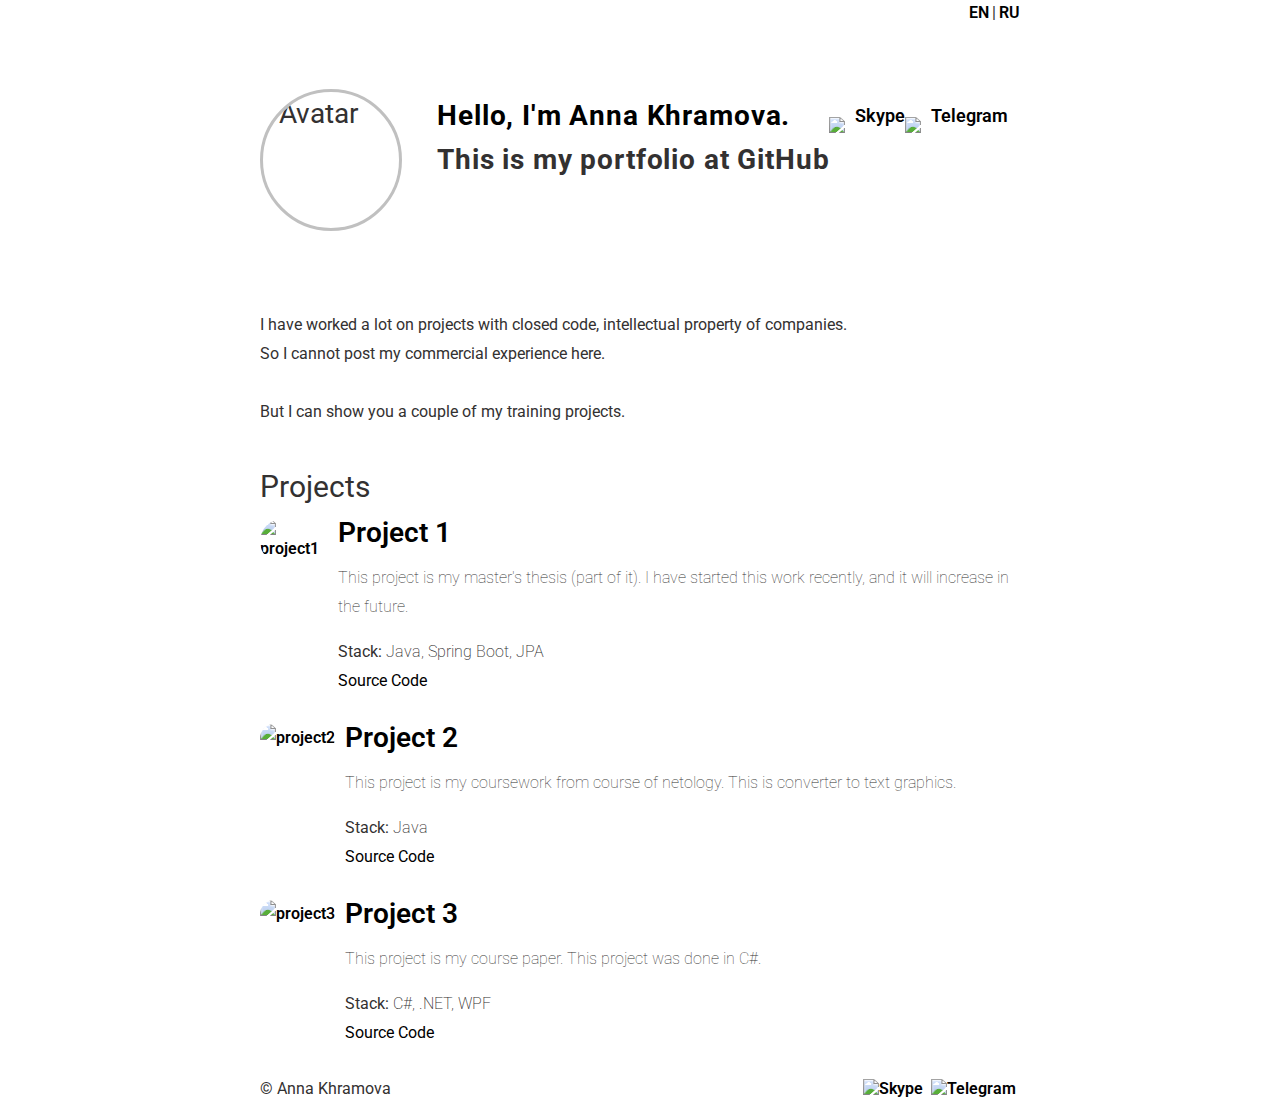
==== index.html @ 05b6abbd "RU/EN" ====
<!DOCTYPE html>
<html lang="en">
<head>
    <meta charset="UTF-8">
    <title>About me</title>
    <link rel="stylesheet" type="text/css" href="/assets/styles/styles.css">
</head>
<body>
    <div class="main">
        <div class="header">
            <a href="#">
                <span>EN</span>
            </a>
            <span>|</span>
            <a href="/ru">
                <span>RU</span>
            </a>
        </div>
        <div class="content">
            <div class="content__hello">
                <img class="content__hello-img" src="assets/img/avatar.png" alt="Avatar">
                <div class="content__hello-text">
                    <span class="content__name">
                        <a href="/"> Hello, I'm Anna Khramova.</a>
                    </span>
                    <span class="content__description"><br/>This is my portfolio at GitHub</span>
                </div>
                <div>
                    <nav class="content__social">
                        <a href="https://join.skype.com/invite/I2YCoaXWkorc" target="_blank" class="content__social-item">
                            <img src="assets/img/icons/skype.svg" alt="Skype">
                            <span>Skype</span>
                        </a>
                        <a href="https://t.me/akhramovaa" target="_blank" class="content__social-item">
                            <img src="assets/img/icons/telegram.svg" alt="Telegram">
                            <span>Telegram</span>
                        </a>
                    </nav>
                </div>
            </div>
            <div class="content__main">
                <div class="content__main-item">
                    <div class="main-item__description">
                        <p>I have worked a lot on projects with closed code, intellectual property of companies.</p>
                        <p>So I cannot post my commercial experience here.</p>
                    </div>
                </div>
                <div class="content__main-item">
                    <div class="main-item__description">
                        <p>But I can show you a couple of my training projects.</p>
                    </div>
                </div>
                <h2 class="content__subheader">Projects</h2>
                <div class="content__main-item project">
                    <a data-fslightbox href="/assets/img/project.png">
                        <img src="/assets/img/ThreatModel.png" alt="project1">
                    </a>
                    <div>
                        <div class="main-item__title">
                            <a href="/projects/project1.html"><span>Project 1</span></a>
                        </div>
                        <div class="main-item__description">
                            <p>This project is my master's thesis (part of it). I have started this work recently, and it will increase in the future.
                                </p>
                        </div>
                        <div class="main-item__subdescription">
                            <p><span>Stack:</span> Java, Spring Boot, JPA</p>
                            <p class="main-item__links"><a href="https://github.com/AnnaKhramova/threat-model.git"><span>Source Code</span></a></p>
                        </div>
                    </div>
                </div>
                <div class="content__main-item project">
                    <a data-fslightbox href="/assets/img/project2.png">
                        <img src="/assets/img/Converter.png" alt="project2">
                    </a>
                    <div>
                        <div class="main-item__title">
                            <a href="/projects/project2.html"><span>Project 2</span></a>
                        </div>
                        <div class="main-item__description">
                            <p>This project is my coursework from course of netology. This is converter to text graphics.
                                <br/></p>
                        </div>
                        <div class="main-item__subdescription">
                            <p><span>Stack:</span> Java</p>
                            <p class="main-item__links"><a href="https://github.com/AnnaKhramova/TestGraphicsConverter.git"><span>Source Code</span></a></p>
                        </div>
                    </div>
                </div>
                <div class="content__main-item project">
                    <a data-fslightbox href="/assets/img/project3.png">
                        <img src="/assets/img/SAPRTP.png" alt="project3">
                    </a>
                    <div>
                        <div class="main-item__title">
                            <a href="/projects/project3.html"><span>Project 3</span></a>
                        </div>
                        <div class="main-item__description">
                            <p>This project is my course paper. This project was done in C#.
                                <br/></p>
                        </div>
                        <div class="main-item__subdescription">
                            <p><span>Stack:</span> C#, .NET, WPF</p>
                            <p class="main-item__links"><a href="https://github.com/AnnaKhramova/CADofTP.git"><span>Source Code</span></a></p>
                        </div>
                    </div>
                </div>
            </div>
        </div>
        <div class="footer">
            <div>
                <span>© Anna Khramova</span>
            </div>
            <div>
                <nav class="footer__social">
                    <a href="#link" target="_blank" class="footer__social-item">
                        <img src="assets/img/icons/skype.svg" alt="Skype">
                    </a>
                    <a href="#link" target="_blank" class="footer__social-item">
                        <img src="assets/img/icons/telegram.svg" alt="Telegram">
                    </a>
                </nav>
            </div>
        </div>
    </div>
    <script src="assets/scripts/fslightbox.js"></script>
</body>
</html>
---- assets/styles/styles.css ----
@import url('https://fonts.googleapis.com/css2?family=Roboto:wght@100;300;400;500;700;900&display=swap');
/***
    The new CSS reset - version 1.7.3 (last updated 7.8.2022)
    GitHub page: https://github.com/elad2412/the-new-css-reset
***/

/*
    Remove all the styles of the "User-Agent-Stylesheet", except for the 'display' property
    - The "symbol *" part is to solve Firefox SVG sprite bug
 */
*:where(:not(html, iframe, canvas, img, svg, video, audio):not(svg *, symbol *)) {
    all: unset;
    display: revert;
}

/* Preferred box-sizing value */
*,
*::before,
*::after {
    box-sizing: border-box;
}

/* Reapply the pointer cursor for anchor tags */
a, button {
    cursor: revert;
}

/* Remove list styles (bullets/numbers) */
ol, ul, menu {
    list-style: none;
}

/* For images to not be able to exceed their container */
img {
    max-width: 100%;
}

/* removes spacing between cells in tables */
table {
    border-collapse: collapse;
}

/* Safari - solving issue when using user-select:none on the <body> text input doesn't working */
input, textarea {
    -webkit-user-select: auto;
}

/* revert the 'white-space' property for textarea elements on Safari */
textarea {
    white-space: revert;
}

/* minimum style to allow to style meter element */
meter {
    -webkit-appearance: revert;
    appearance: revert;
}

/* reset default text opacity of input placeholder */
::placeholder {
    color: unset;
}

/* fix the feature of 'hidden' attribute.
   display:revert; revert to element instead of attribute */
:where([hidden]) {
    display: none;
}

/* revert for bug in Chromium browsers
   - fix for the content editable attribute will work properly.
   - webkit-user-select: auto; added for Safari in case of using user-select:none on wrapper element*/
:where([contenteditable]:not([contenteditable="false"])) {
    -moz-user-modify: read-write;
    -webkit-user-modify: read-write;
    overflow-wrap: break-word;
    -webkit-line-break: after-white-space;
    -webkit-user-select: auto;
}

/* apply back the draggable feature - exist only in Chromium and Safari */
:where([draggable="true"]) {
    -webkit-user-drag: element;
}

body {
    font-family: 'Roboto', sans-serif;
    color: #333131;
}

a {
    color: black;
    font-weight: 600;
}

a:hover {
    text-decoration: underline;
}

@media (prefers-color-scheme: dark) {
    body {
        background-color: black;
        color: #c8cbcd;
    }

    a {
        color: #fff;
    }

    .content__social-item img,
    .footer__social-item img{
        filter: invert(1);
    }
}

.main {
    margin: auto;
    width: 47.5rem;
}

.content__hello {
    display: flex;
    margin-top: 4.2rem;
    margin-bottom: 5rem;
    font-size: 28px;
    line-height: 2.8rem;
}

.content__hello-img {
    width: 142px;
    height: 142px;
    min-width: 142px;
    border-radius: 50%;
    border: 3px solid silver;
}

.content__hello-text {
    margin-left: 2.2rem;
    line-height: 2.7rem;
    margin-top: 5px;
}

.content__name a {
    font-weight: 700;
    letter-spacing: 0.03em;
}

.content__description {
    font-weight: 700;
    letter-spacing: 0.03em;
}

.header {
    display: flex;
    justify-content: end;
    margin-top: 0.2rem;
}
.header span {
    margin-left: 3px;
}

.content__social {
    display: flex;
    max-width: 36rem;
    font-size: 18px;
    padding-top: 5px;
    -webkit-box-orient: horizontal;
    -webkit-box-direction: normal;
    flex-direction: row;
    flex: 1 1 0%;
    -webkit-box-pack: start;
    justify-content: space-between;
}
.content__social-item {
    display: flex;
    align-items: end;
}
.content__social-item img {
    width: 22px;
    height: 22px;
    margin-right: 4px;
}

.content__about-header {
    font-size: 2.4rem;
    margin-bottom: 1.4rem;
    line-height: 4rem;
    text-transform: uppercase;
}

.content__subheader {
    font-size: 30px;
    line-height: 4rem;
}

.content__main-item {
    display: flex;
    line-height: 1.8rem;
    margin-bottom: 1.8rem;
}
.content__main-item.project img {
    max-width: 300px;
    height: auto;
    margin-right: 10px;
    border-radius: 25px;
}

.main-item__description img {
    border-radius: 25px;
}

.project .main-item__title {
    font-weight: 500;
    font-size: 28px;
}

.project .main-item__links span {
    margin-right: 4px;
}

.project .main-item__description {
    font-weight: 100;
    margin-top: 1rem;
}

.project .main-item__subdescription {
    font-weight: 200;
    margin-top: 1rem;
}
.project .main-item__subdescription span {
    font-weight: 400;
}

.post .main-item__title{
    font-size: 1.48rem;
    line-height: 2rem;
    font-weight: 500;
    letter-spacing: .05rem;
}

.post .main-item__title a{
    box-shadow: none;
    letter-spacing: 0.03em;
}

.post .main-item__date {
    display: inline-block;
    font-size: .94rem;
    font-weight: 700;
    line-height: 1.55rem;
}

.post .main-item__description {
    line-height: 1.8rem;
    margin-top: -0.2rem;
    margin-bottom: 0.8rem;
}

.footer {
    margin-top: 2rem;
    display: flex;
    justify-content: space-between;
}

.footer__social-item img {
    width: 22px;
    height: 22px;
    margin-right: 4px;
}
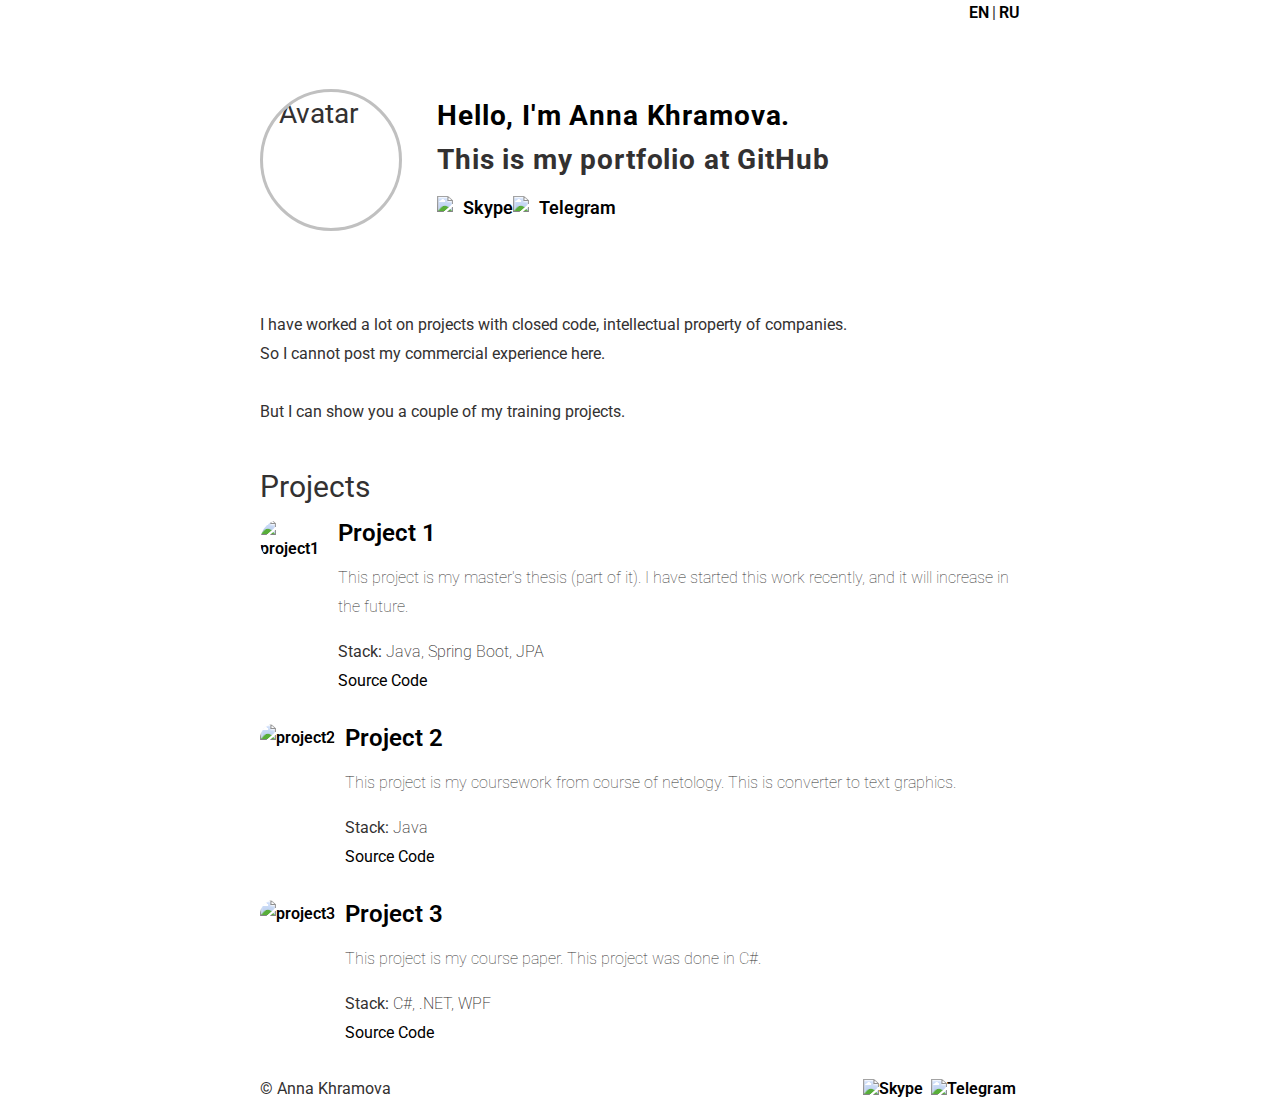
==== commit a365b1a9: "RU/EN" ====
--- a/index.html
+++ b/index.html
@@ -24,8 +24,6 @@
                         <a href="/"> Hello, I'm Anna Khramova.</a>
                     </span>
                     <span class="content__description"><br/>This is my portfolio at GitHub</span>
-                </div>
-                <div>
                     <nav class="content__social">
                         <a href="https://join.skype.com/invite/I2YCoaXWkorc" target="_blank" class="content__social-item">
                             <img src="assets/img/icons/skype.svg" alt="Skype">
--- a/assets/styles/styles.css
+++ b/assets/styles/styles.css
@@ -169,11 +169,10 @@
     flex-direction: row;
     flex: 1 1 0%;
     -webkit-box-pack: start;
-    justify-content: space-between;
 }
 .content__social-item {
     display: flex;
-    align-items: end;
+    align-items: center;
 }
 .content__social-item img {
     width: 22px;
@@ -211,7 +210,7 @@
 
 .project .main-item__title {
     font-weight: 500;
-    font-size: 28px;
+    font-size: 24px;
 }
 
 .project .main-item__links span {
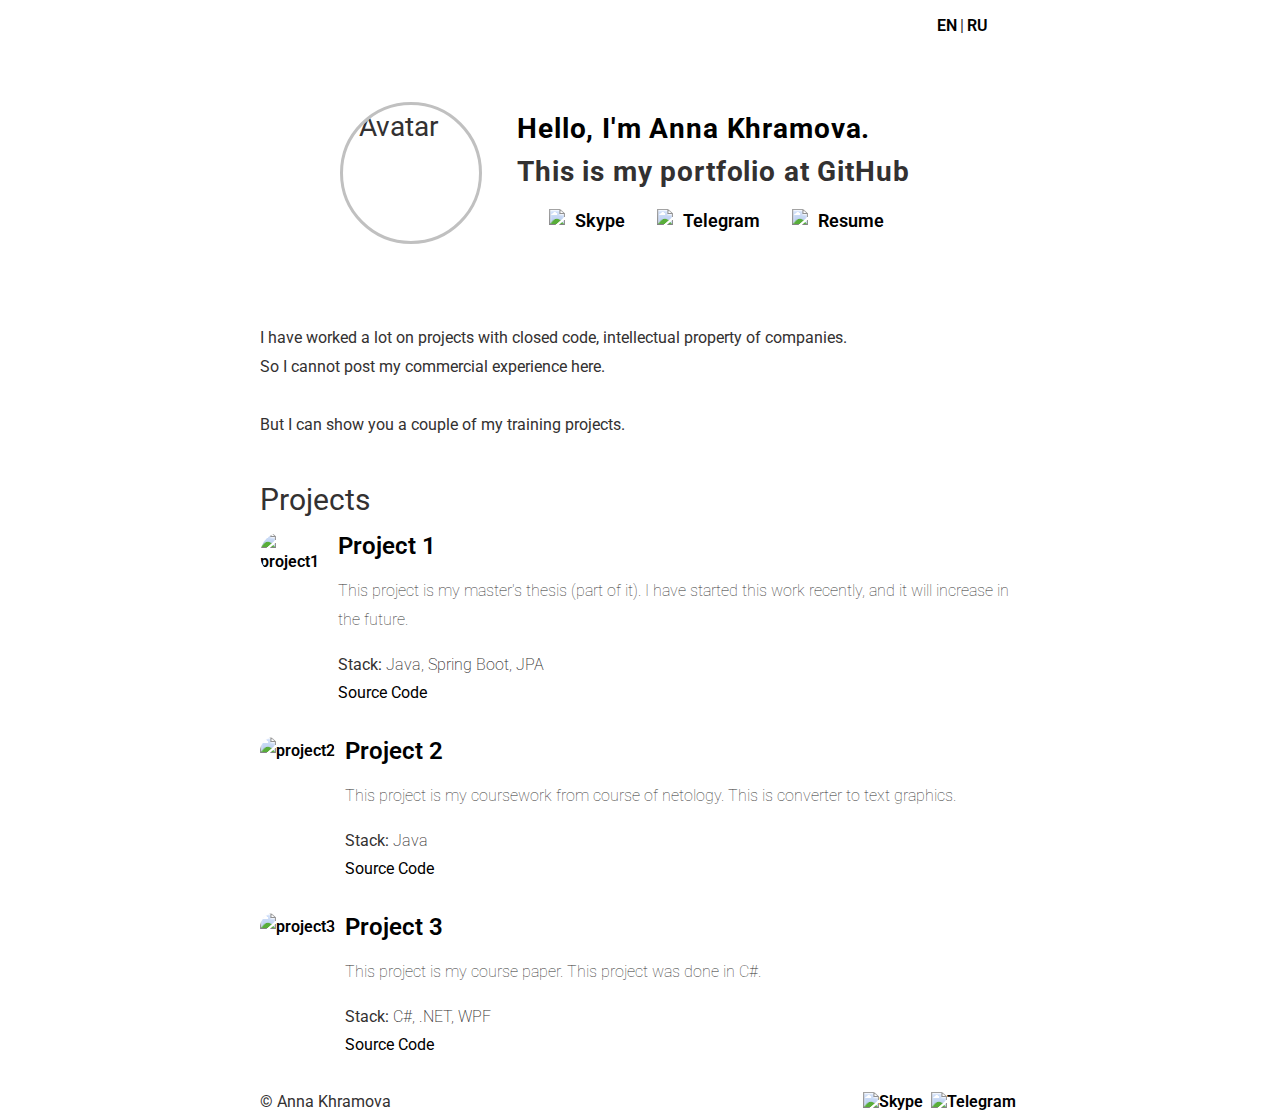
==== commit 4b5c7059: "Resume" ====
--- a/index.html
+++ b/index.html
@@ -33,17 +33,21 @@
                             <img src="assets/img/icons/telegram.svg" alt="Telegram">
                             <span>Telegram</span>
                         </a>
+                        <a href="https://drive.google.com/file/d/1PjHw_tfwJFnIu9QfQ94iJYPGNQOSwj7A/view?usp=sharing" target="_blank" class="content__social-item">
+                            <img src="../assets/img/icons/resume.svg" alt="Resume">
+                            <span>Resume</span>
+                        </a>
                     </nav>
                 </div>
             </div>
             <div class="content__main">
-                <div class="content__main-item">
+                <div class="content__main-item text">
                     <div class="main-item__description">
                         <p>I have worked a lot on projects with closed code, intellectual property of companies.</p>
                         <p>So I cannot post my commercial experience here.</p>
                     </div>
                 </div>
-                <div class="content__main-item">
+                <div class="content__main-item text">
                     <div class="main-item__description">
                         <p>But I can show you a couple of my training projects.</p>
                     </div>
@@ -63,7 +67,7 @@
                         </div>
                         <div class="main-item__subdescription">
                             <p><span>Stack:</span> Java, Spring Boot, JPA</p>
-                            <p class="main-item__links"><a href="https://github.com/AnnaKhramova/threat-model.git"><span>Source Code</span></a></p>
+                            <p class="main-item__links"><a href="https://github.com/AnnaKhramova/threat-model/tree/develop"><span>Source Code</span></a></p>
                         </div>
                     </div>
                 </div>
--- a/assets/styles/styles.css
+++ b/assets/styles/styles.css
@@ -122,6 +122,7 @@
     display: flex;
     margin-top: 4.2rem;
     margin-bottom: 5rem;
+    margin-left: 5rem;
     font-size: 28px;
     line-height: 2.8rem;
 }
@@ -153,7 +154,8 @@
 .header {
     display: flex;
     justify-content: end;
-    margin-top: 0.2rem;
+    margin-top: 1rem;
+    margin-right: 2rem;
 }
 .header span {
     margin-left: 3px;
@@ -173,6 +175,7 @@
 .content__social-item {
     display: flex;
     align-items: center;
+    margin-left: 2rem;
 }
 .content__social-item img {
     width: 22px;
@@ -197,6 +200,11 @@
     line-height: 1.8rem;
     margin-bottom: 1.8rem;
 }
+
+.content__main-item text {
+    margin-left: 5rem;
+}
+
 .content__main-item.project img {
     max-width: 300px;
     height: auto;
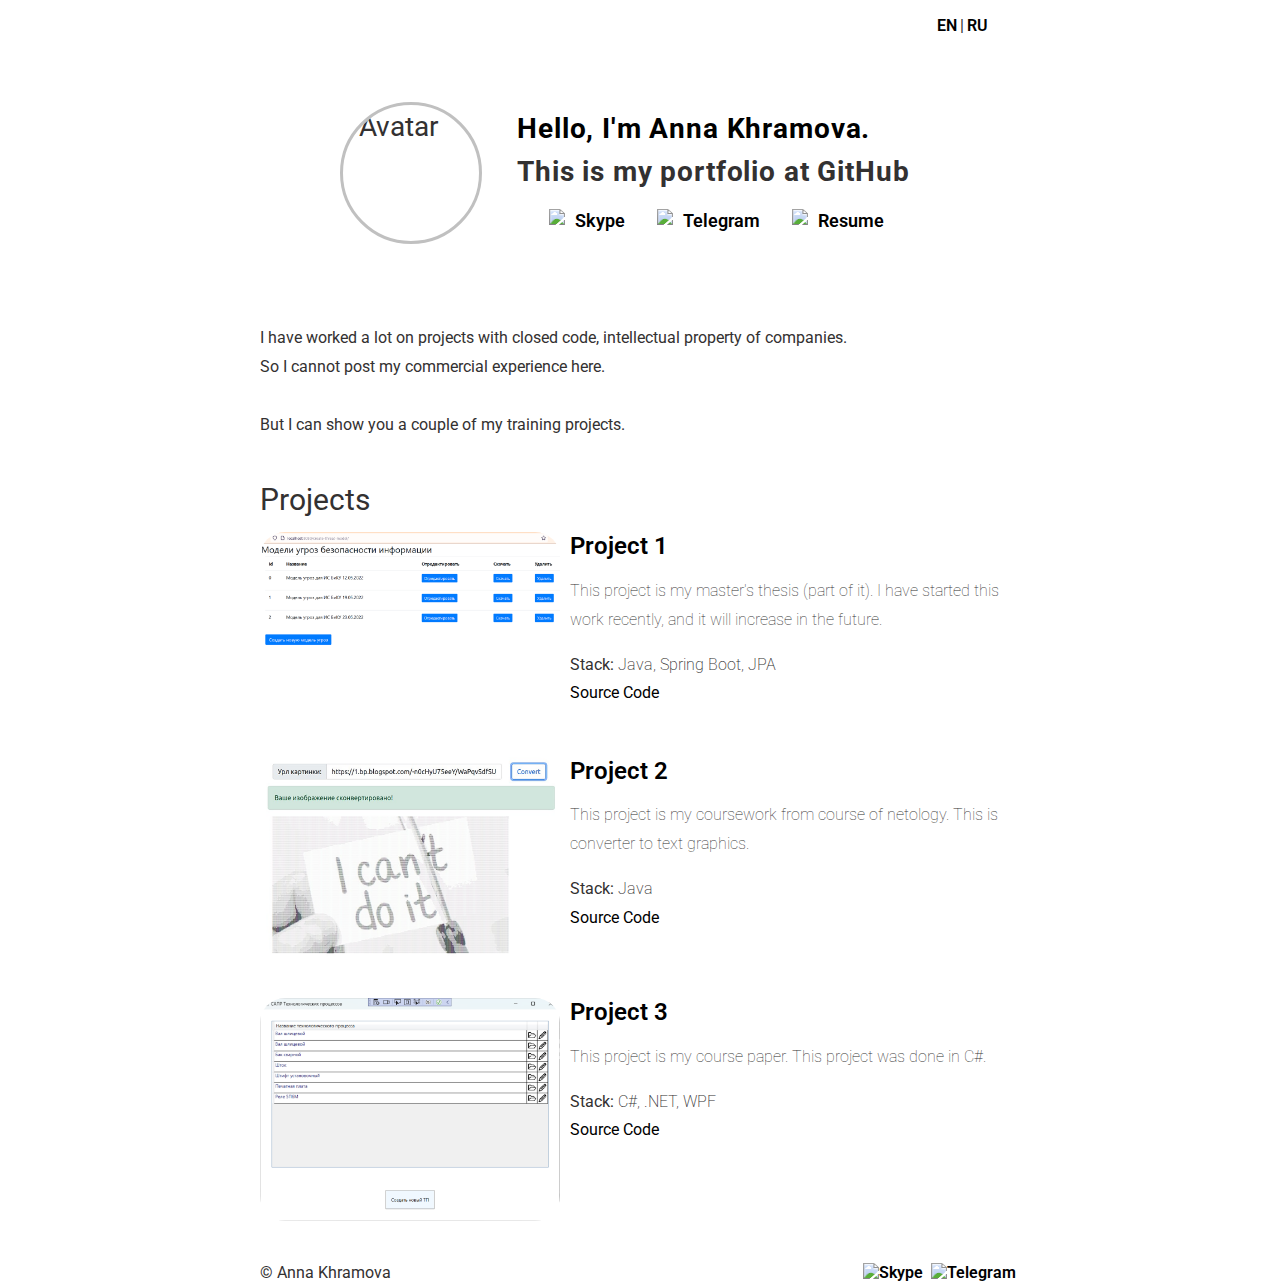
==== commit 41dfc892: "projects" ====
--- a/index.html
+++ b/index.html
@@ -55,11 +55,11 @@
                 <h2 class="content__subheader">Projects</h2>
                 <div class="content__main-item project">
                     <a data-fslightbox href="/assets/img/project.png">
-                        <img src="/assets/img/ThreatModel.png" alt="project1">
+                        <img src="/assets/img/threatmodel.png" alt="project1">
                     </a>
                     <div>
                         <div class="main-item__title">
-                            <a href="/projects/project1.html"><span>Project 1</span></a>
+                            <a href="/projects/threatmodel.html"><span>Project 1</span></a>
                         </div>
                         <div class="main-item__description">
                             <p>This project is my master's thesis (part of it). I have started this work recently, and it will increase in the future.
@@ -73,11 +73,11 @@
                 </div>
                 <div class="content__main-item project">
                     <a data-fslightbox href="/assets/img/project2.png">
-                        <img src="/assets/img/Converter.png" alt="project2">
+                        <img src="/assets/img/converter.png" alt="project2">
                     </a>
                     <div>
                         <div class="main-item__title">
-                            <a href="/projects/project2.html"><span>Project 2</span></a>
+                            <a href="/projects/converter.html"><span>Project 2</span></a>
                         </div>
                         <div class="main-item__description">
                             <p>This project is my coursework from course of netology. This is converter to text graphics.
@@ -91,11 +91,11 @@
                 </div>
                 <div class="content__main-item project">
                     <a data-fslightbox href="/assets/img/project3.png">
-                        <img src="/assets/img/SAPRTP.png" alt="project3">
+                        <img src="/assets/img/saprtp.png" alt="project3">
                     </a>
                     <div>
                         <div class="main-item__title">
-                            <a href="/projects/project3.html"><span>Project 3</span></a>
+                            <a href="/projects/saprtp.html"><span>Project 3</span></a>
                         </div>
                         <div class="main-item__description">
                             <p>This project is my course paper. This project was done in C#.
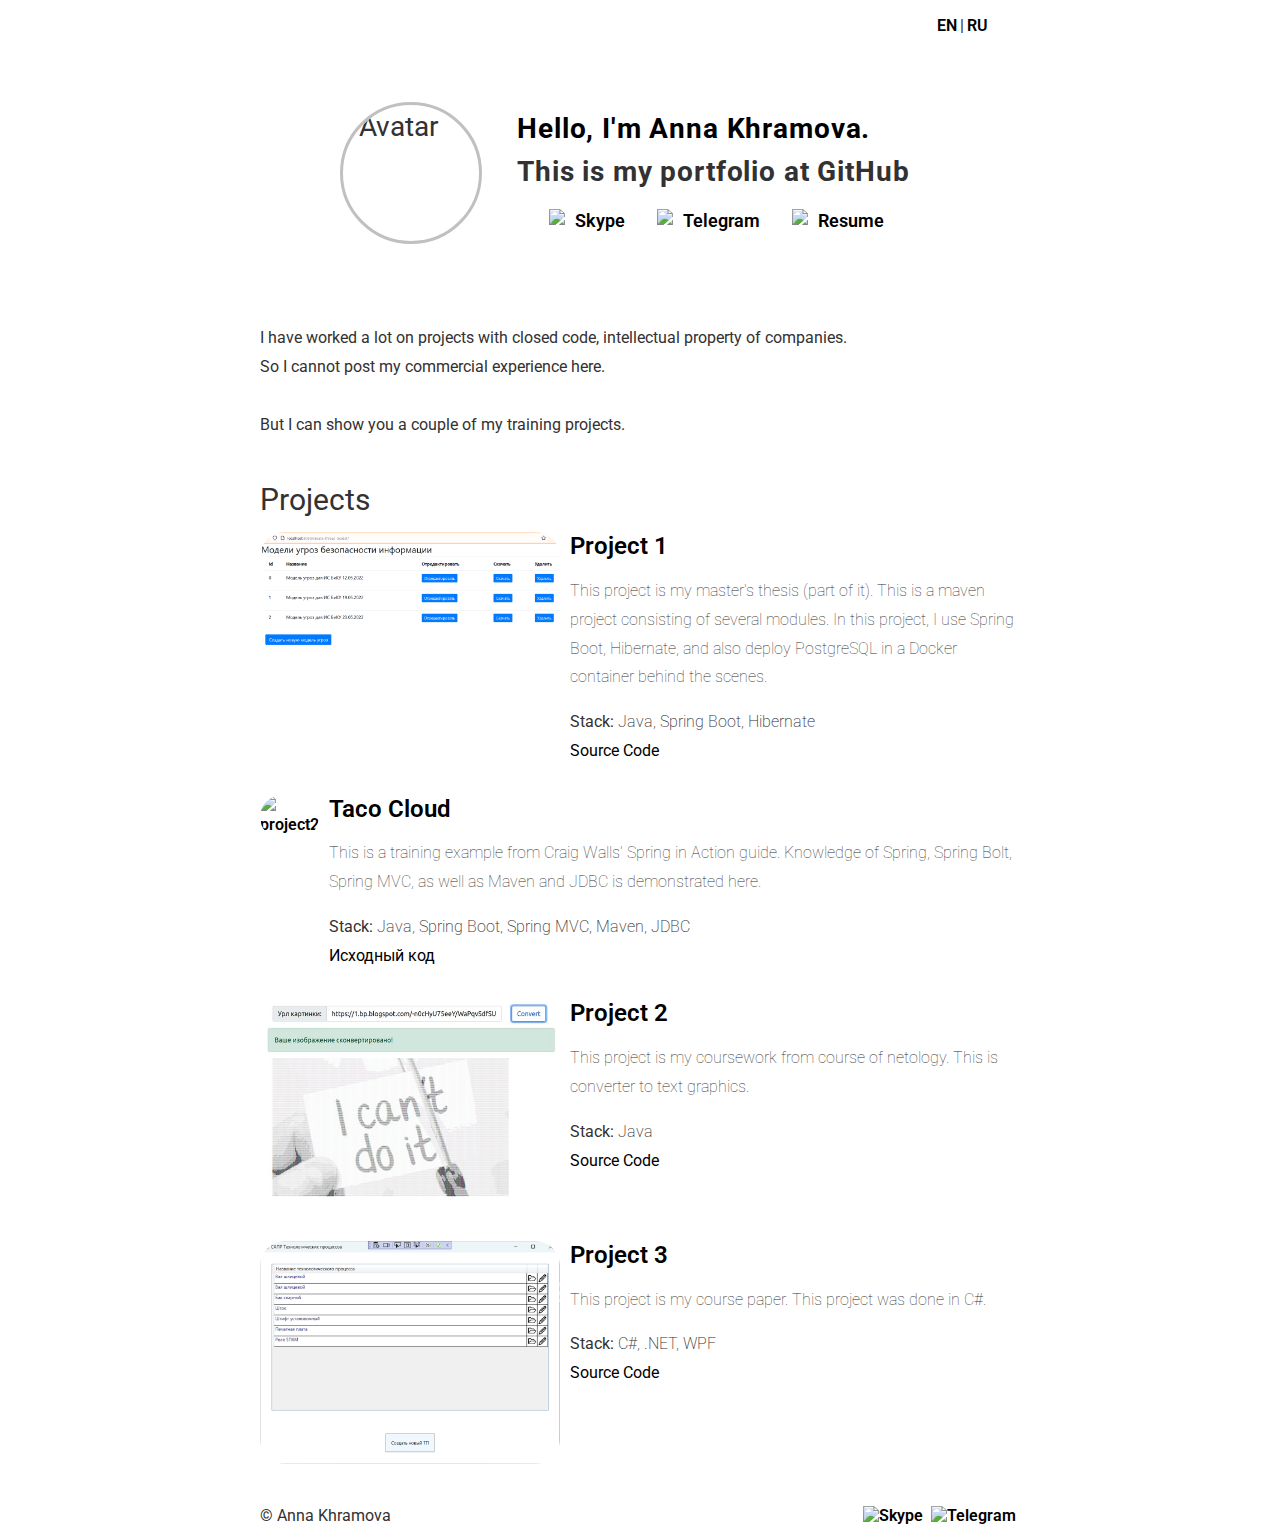
==== commit 96699a7c: "Add Taco Cloud" ====
--- a/index.html
+++ b/index.html
@@ -26,11 +26,11 @@
                     <span class="content__description"><br/>This is my portfolio at GitHub</span>
                     <nav class="content__social">
                         <a href="https://join.skype.com/invite/I2YCoaXWkorc" target="_blank" class="content__social-item">
-                            <img src="assets/img/icons/skype.svg" alt="Skype">
+                            <img src="../assets/img/icons/skype.svg" alt="Skype">
                             <span>Skype</span>
                         </a>
                         <a href="https://t.me/akhramovaa" target="_blank" class="content__social-item">
-                            <img src="assets/img/icons/telegram.svg" alt="Telegram">
+                            <img src="../assets/img/icons/telegram.svg" alt="Telegram">
                             <span>Telegram</span>
                         </a>
                         <a href="https://drive.google.com/file/d/1PjHw_tfwJFnIu9QfQ94iJYPGNQOSwj7A/view?usp=sharing" target="_blank" class="content__social-item">
@@ -54,26 +54,44 @@
                 </div>
                 <h2 class="content__subheader">Projects</h2>
                 <div class="content__main-item project">
-                    <a data-fslightbox href="/assets/img/project.png">
-                        <img src="/assets/img/threatmodel.png" alt="project1">
+                    <a data-fslightbox href="../assets/img/threatmodel.png">
+                        <img src="../assets/img/threatmodel.png" alt="project1">
                     </a>
                     <div>
                         <div class="main-item__title">
                             <a href="/projects/threatmodel.html"><span>Project 1</span></a>
                         </div>
                         <div class="main-item__description">
-                            <p>This project is my master's thesis (part of it). I have started this work recently, and it will increase in the future.
+                            <p>This project is my master's thesis (part of it). This is a maven project consisting of several modules. In this project, I use Spring Boot, Hibernate, and also deploy PostgreSQL in a Docker container behind the scenes.
                                 </p>
                         </div>
                         <div class="main-item__subdescription">
-                            <p><span>Stack:</span> Java, Spring Boot, JPA</p>
+                            <p><span>Stack:</span> Java, Spring Boot, Hibernate</p>
                             <p class="main-item__links"><a href="https://github.com/AnnaKhramova/threat-model/tree/develop"><span>Source Code</span></a></p>
                         </div>
                     </div>
                 </div>
                 <div class="content__main-item project">
-                    <a data-fslightbox href="/assets/img/project2.png">
-                        <img src="/assets/img/converter.png" alt="project2">
+                    <a data-fslightbox href="../assets/img/tacocloud.png">
+                        <img src="../assets/img/tacocloud.png" alt="project2">
+                    </a>
+                    <div>
+                        <div class="main-item__title">
+                            <a href="/ru/projects/tacocloud.html"><span>Taco Cloud</span></a>
+                        </div>
+                        <div class="main-item__description">
+                            <p>This is a training example from Craig Walls' Spring in Action guide. Knowledge of Spring, Spring Bolt, Spring MVC, as well as Maven and JDBC is demonstrated here.
+                            </p>
+                        </div>
+                        <div class="main-item__subdescription">
+                            <p><span>Stack:</span> Java, Spring Boot, Spring MVC, Maven, JDBC</p>
+                            <p class="main-item__links"><a href="https://github.com/AnnaKhramova/threat-model/tree/develop"><span>Исходный код</span></a></p>
+                        </div>
+                    </div>
+                </div>
+                <div class="content__main-item project">
+                    <a data-fslightbox href="../assets/img/converter.png">
+                        <img src="../assets/img/converter.png" alt="project2">
                     </a>
                     <div>
                         <div class="main-item__title">
@@ -90,8 +108,8 @@
                     </div>
                 </div>
                 <div class="content__main-item project">
-                    <a data-fslightbox href="/assets/img/project3.png">
-                        <img src="/assets/img/saprtp.png" alt="project3">
+                    <a data-fslightbox href="../assets/img/saprtp.png">
+                        <img src="../assets/img/saprtp.png" alt="project3">
                     </a>
                     <div>
                         <div class="main-item__title">
@@ -116,10 +134,10 @@
             <div>
                 <nav class="footer__social">
                     <a href="#link" target="_blank" class="footer__social-item">
-                        <img src="assets/img/icons/skype.svg" alt="Skype">
+                        <img src="../assets/img/icons/skype.svg" alt="Skype">
                     </a>
                     <a href="#link" target="_blank" class="footer__social-item">
-                        <img src="assets/img/icons/telegram.svg" alt="Telegram">
+                        <img src="../assets/img/icons/telegram.svg" alt="Telegram">
                     </a>
                 </nav>
             </div>
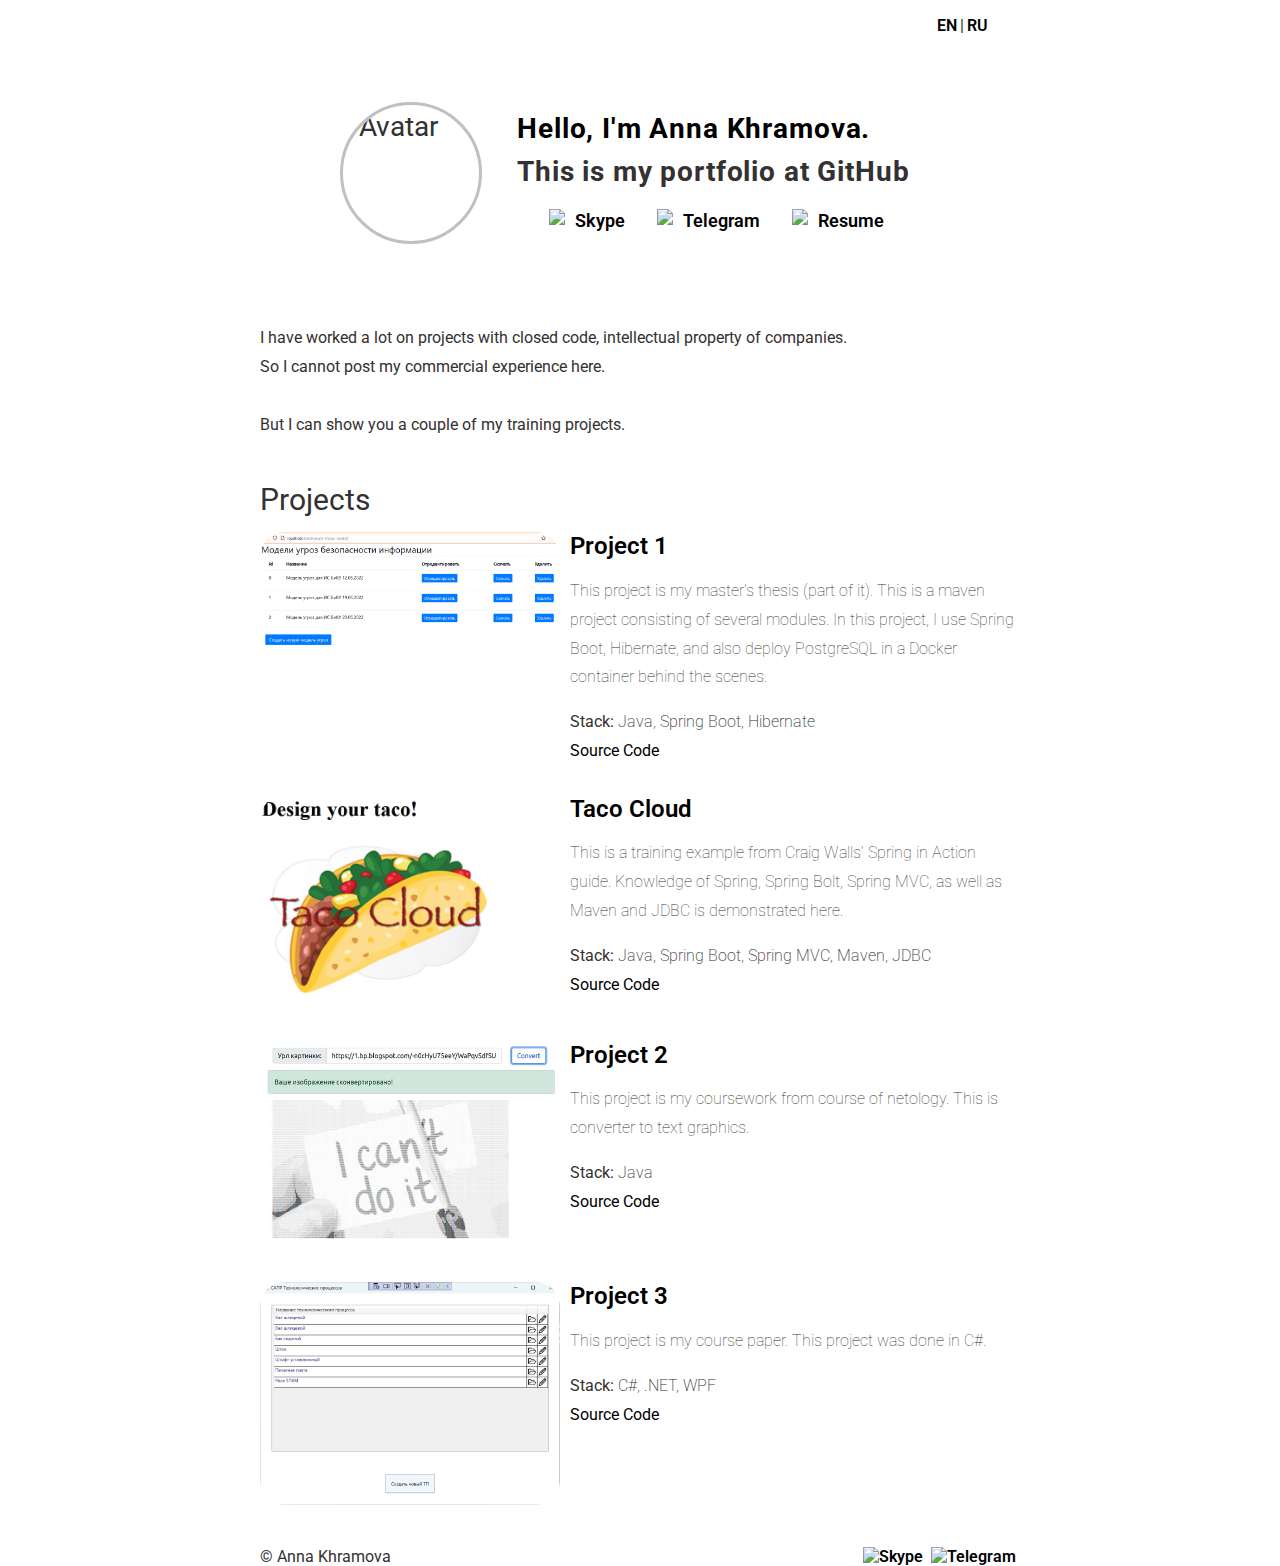
==== commit 443abc6a: "Refactor" ====
--- a/index.html
+++ b/index.html
@@ -85,7 +85,7 @@
                         </div>
                         <div class="main-item__subdescription">
                             <p><span>Stack:</span> Java, Spring Boot, Spring MVC, Maven, JDBC</p>
-                            <p class="main-item__links"><a href="https://github.com/AnnaKhramova/threat-model/tree/develop"><span>Исходный код</span></a></p>
+                            <p class="main-item__links"><a href="https://github.com/AnnaKhramova/threat-model/tree/develop"><span>Source Code</span></a></p>
                         </div>
                     </div>
                 </div>
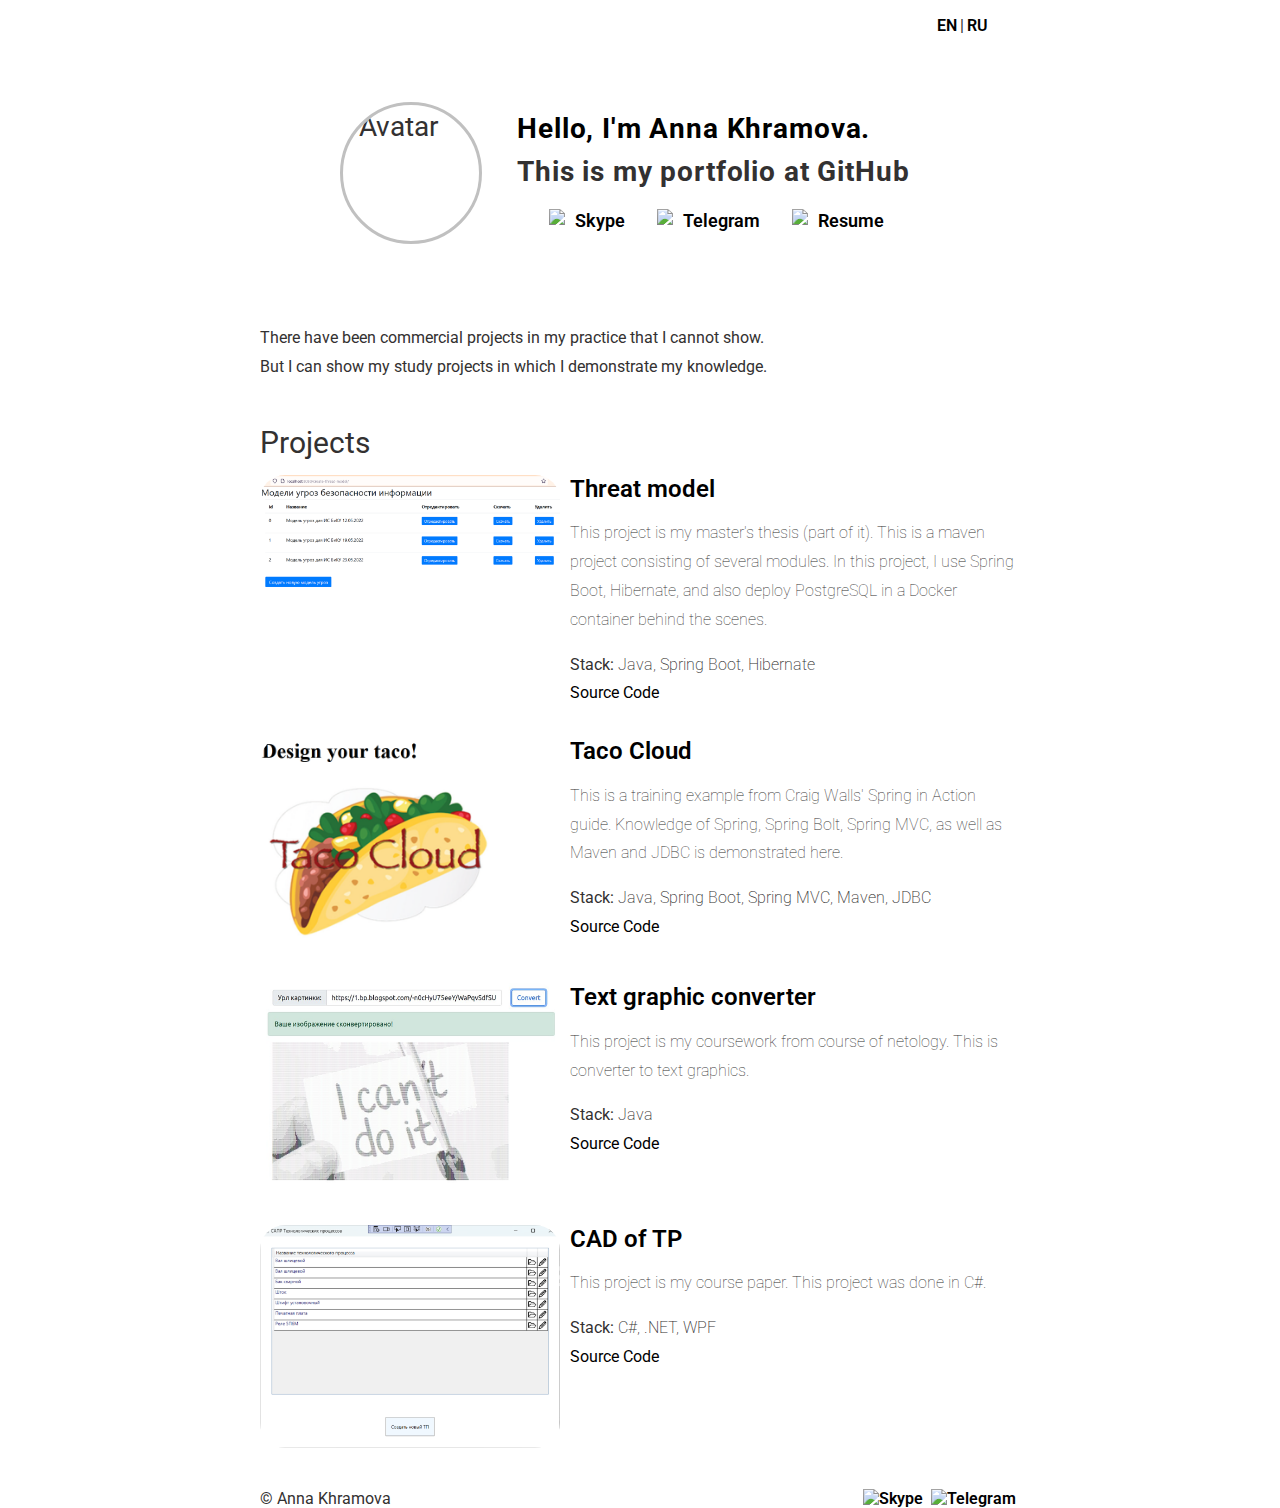
==== commit cb49ccf1: "Refactor" ====
--- a/index.html
+++ b/index.html
@@ -43,13 +43,8 @@
             <div class="content__main">
                 <div class="content__main-item text">
                     <div class="main-item__description">
-                        <p>I have worked a lot on projects with closed code, intellectual property of companies.</p>
-                        <p>So I cannot post my commercial experience here.</p>
-                    </div>
-                </div>
-                <div class="content__main-item text">
-                    <div class="main-item__description">
-                        <p>But I can show you a couple of my training projects.</p>
+                        <p>There have been commercial projects in my practice that I cannot show.</p>
+                        <p>But I can show my study projects in which I demonstrate my knowledge.</p>
                     </div>
                 </div>
                 <h2 class="content__subheader">Projects</h2>
@@ -59,7 +54,7 @@
                     </a>
                     <div>
                         <div class="main-item__title">
-                            <a href="/projects/threatmodel.html"><span>Project 1</span></a>
+                            <a href="/projects/threatmodel.html"><span>Threat model</span></a>
                         </div>
                         <div class="main-item__description">
                             <p>This project is my master's thesis (part of it). This is a maven project consisting of several modules. In this project, I use Spring Boot, Hibernate, and also deploy PostgreSQL in a Docker container behind the scenes.
@@ -95,7 +90,7 @@
                     </a>
                     <div>
                         <div class="main-item__title">
-                            <a href="/projects/converter.html"><span>Project 2</span></a>
+                            <a href="/projects/converter.html"><span>Text graphic converter</span></a>
                         </div>
                         <div class="main-item__description">
                             <p>This project is my coursework from course of netology. This is converter to text graphics.
@@ -113,7 +108,7 @@
                     </a>
                     <div>
                         <div class="main-item__title">
-                            <a href="/projects/saprtp.html"><span>Project 3</span></a>
+                            <a href="/projects/saprtp.html"><span>CAD of TP</span></a>
                         </div>
                         <div class="main-item__description">
                             <p>This project is my course paper. This project was done in C#.
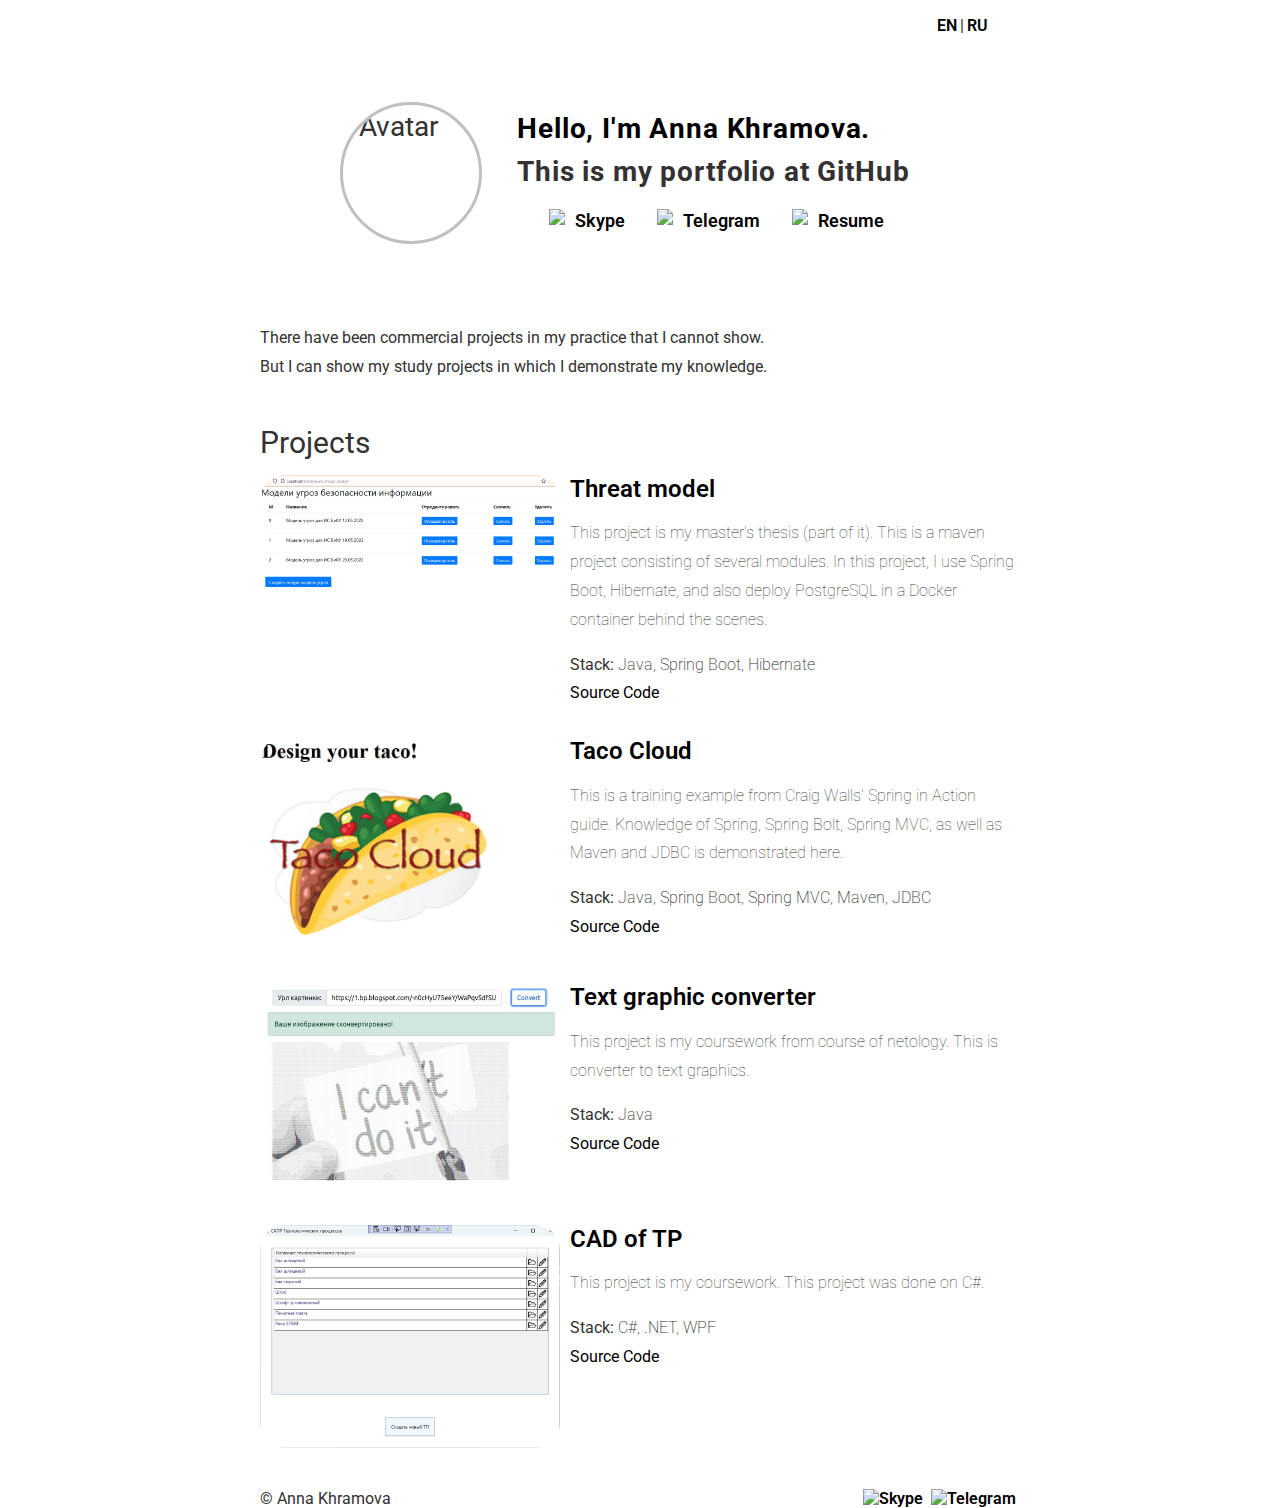
==== commit 7db56976: "Change resume link" ====
--- a/index.html
+++ b/index.html
@@ -33,7 +33,7 @@
                             <img src="../assets/img/icons/telegram.svg" alt="Telegram">
                             <span>Telegram</span>
                         </a>
-                        <a href="https://drive.google.com/file/d/1PjHw_tfwJFnIu9QfQ94iJYPGNQOSwj7A/view?usp=sharing" target="_blank" class="content__social-item">
+                        <a href="https://drive.google.com/file/d/1j3_zgjhTvqP6ST0mMogStNogehfy7z8e/view?usp=sharing" target="_blank" class="content__social-item">
                             <img src="../assets/img/icons/resume.svg" alt="Resume">
                             <span>Resume</span>
                         </a>
@@ -80,7 +80,7 @@
                         </div>
                         <div class="main-item__subdescription">
                             <p><span>Stack:</span> Java, Spring Boot, Spring MVC, Maven, JDBC</p>
-                            <p class="main-item__links"><a href="https://github.com/AnnaKhramova/threat-model/tree/develop"><span>Source Code</span></a></p>
+                            <p class="main-item__links"><a href="https://github.com/AnnaKhramova/taco-cloud"><span>Source Code</span></a></p>
                         </div>
                     </div>
                 </div>
@@ -111,7 +111,7 @@
                             <a href="/projects/saprtp.html"><span>CAD of TP</span></a>
                         </div>
                         <div class="main-item__description">
-                            <p>This project is my course paper. This project was done in C#.
+                            <p>This project is my coursework. This project was done on C#.
                                 <br/></p>
                         </div>
                         <div class="main-item__subdescription">
